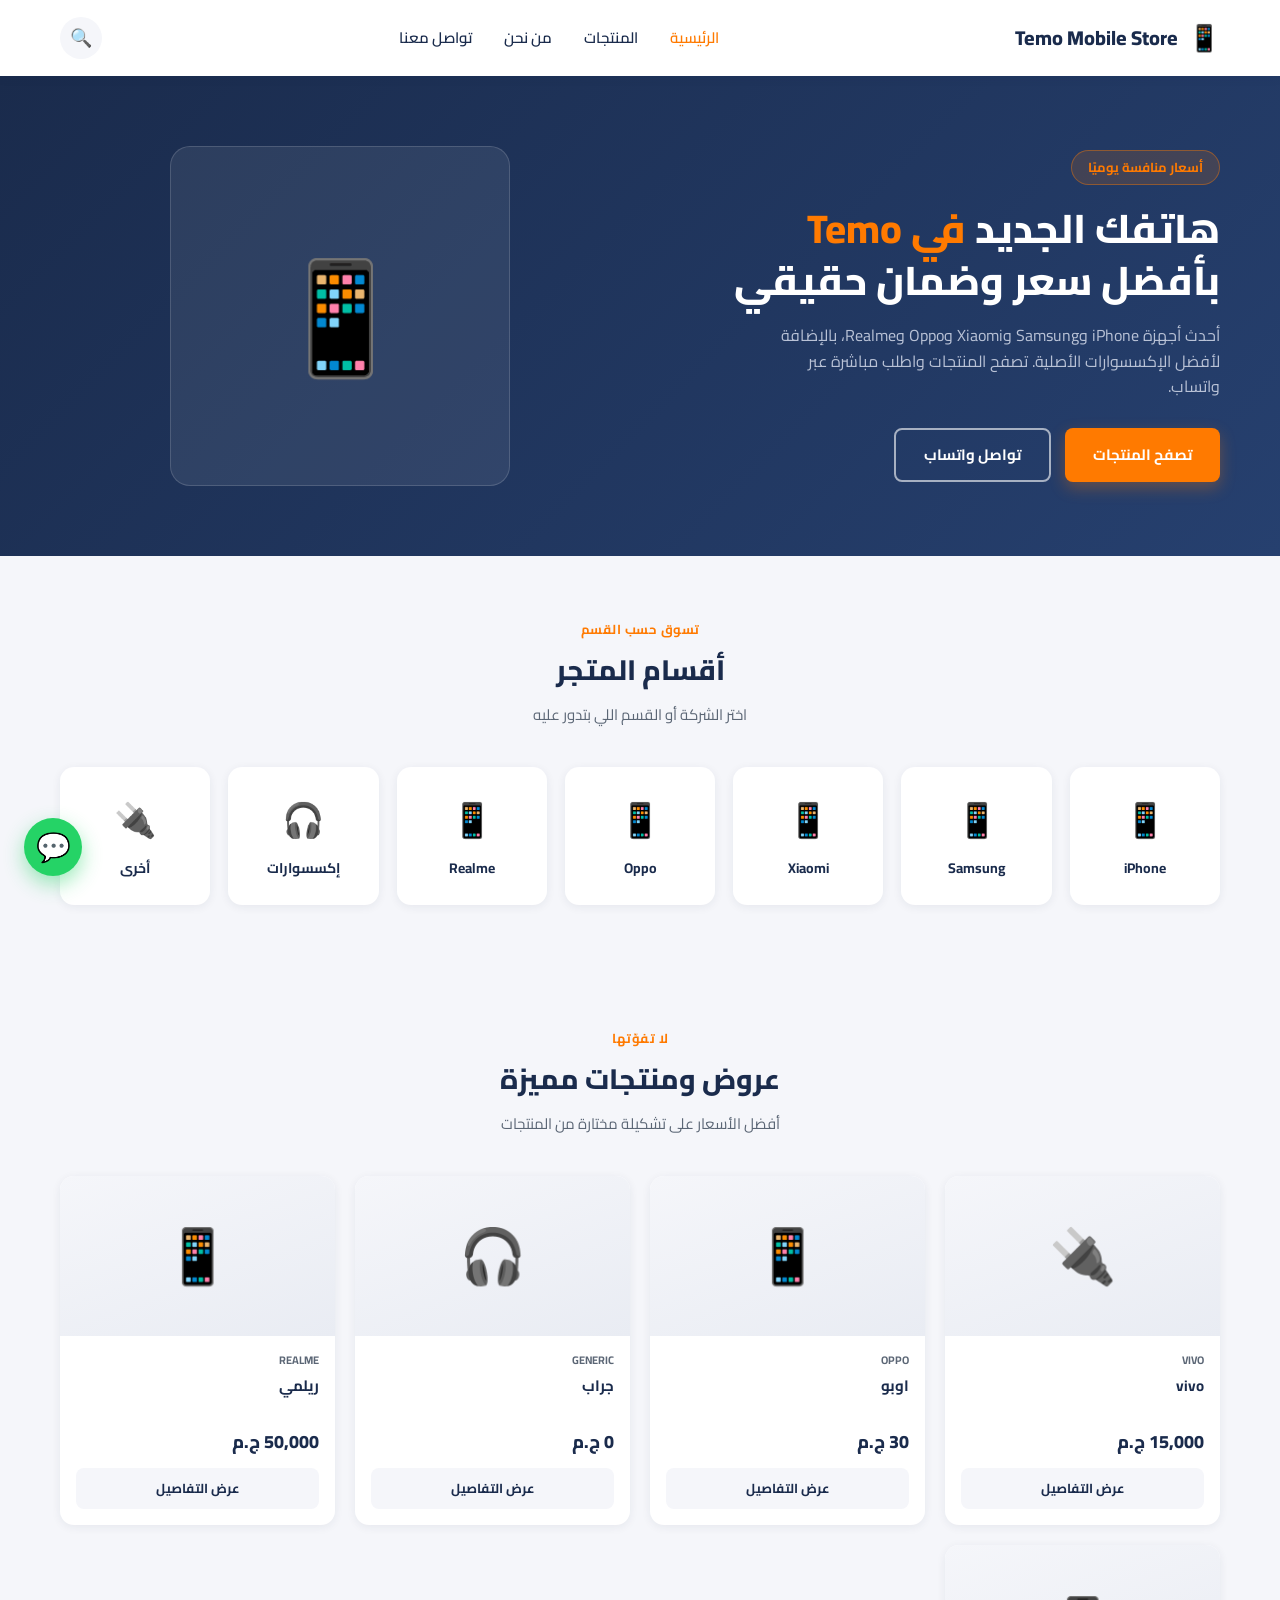
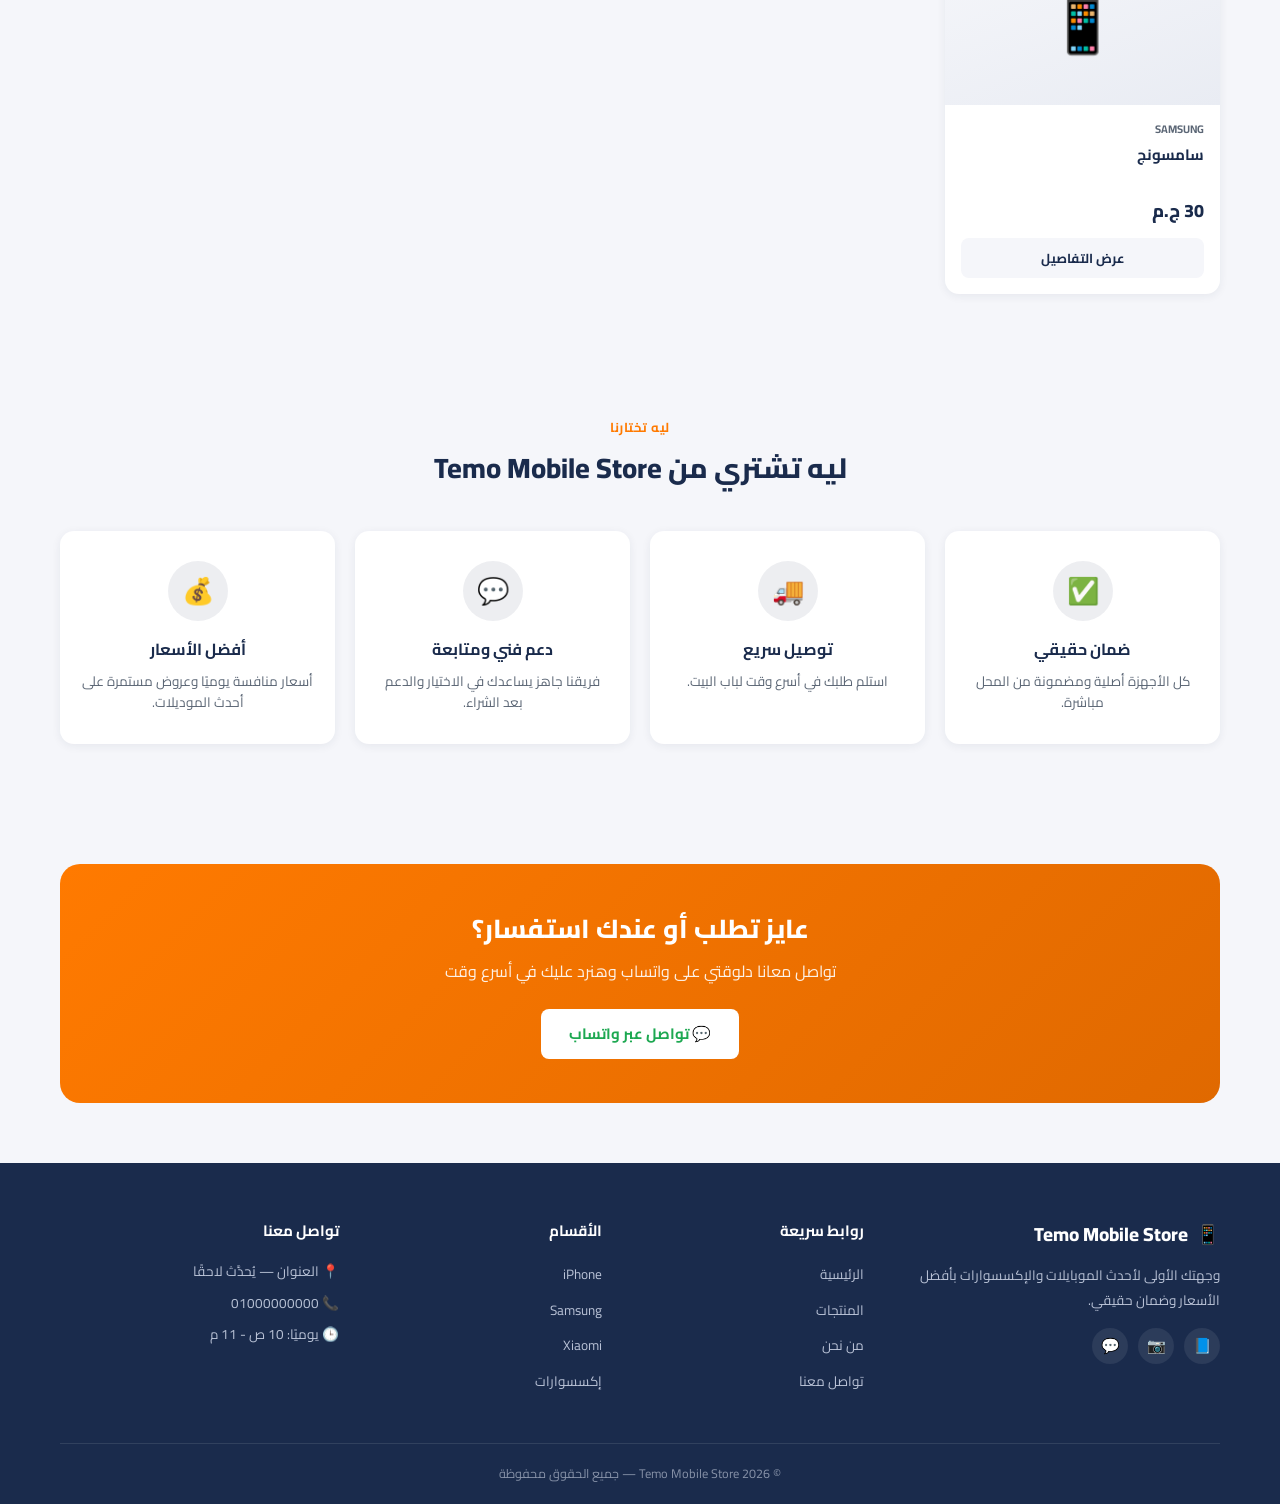
==== index.html @ 78b003b4 "Initial commit: Temo Mobile Store static website Home, products (search/filter/sort), product detail" ====
<!DOCTYPE html>
<html lang="ar" dir="rtl">
<head>
  <meta charset="UTF-8">
  <meta name="viewport" content="width=device-width, initial-scale=1.0">
  <title>Temo Mobile Store | متجر الموبايلات والإكسسوارات</title>
  <meta name="description" content="Temo Mobile Store - أفضل أسعار الموبايلات والإكسسوارات: iPhone, Samsung, Xiaomi, Oppo, Realme وأكثر. تواصل معنا الآن عبر واتساب.">
  <meta property="og:type" content="website">
  <meta property="og:title" content="Temo Mobile Store | متجر الموبايلات والإكسسوارات">
  <meta property="og:description" content="أفضل أسعار الموبايلات والإكسسوارات: iPhone, Samsung, Xiaomi, Oppo, Realme وأكثر.">
  <meta property="og:locale" content="ar_EG">
  <link rel="icon" type="image/svg+xml" href="images/logo/favicon.svg">
  <link rel="stylesheet" href="css/style.css">
</head>
<body>

  <!-- ===================== Header ===================== -->
  <header class="site-header">
    <div class="container navbar">
      <a href="index.html" class="logo">
        <span class="logo-icon">📱</span>
        <span>Temo Mobile Store</span>
      </a>

      <nav class="nav-links" id="navLinks">
        <a href="index.html" class="active">الرئيسية</a>
        <a href="products.html">المنتجات</a>
        <a href="about.html">من نحن</a>
        <a href="contact.html">تواصل معنا</a>
      </nav>

      <div class="nav-actions">
        <a href="products.html" class="icon-btn" title="بحث" aria-label="بحث عن منتج">🔍</a>
        <button class="nav-toggle" id="navToggle" aria-label="فتح القائمة">
          <span></span><span></span><span></span>
        </button>
      </div>
    </div>
  </header>

  <!-- ===================== Hero ===================== -->
  <section class="hero">
    <div class="container">
      <div class="hero-content">
        <span class="hero-badge">أسعار منافسة يوميًا</span>
        <h1 class="hero-title">هاتفك الجديد <span>في Temo</span><br>بأفضل سعر وضمان حقيقي</h1>
        <p class="hero-text">أحدث أجهزة iPhone وSamsung وXiaomi وOppo وRealme، بالإضافة لأفضل الإكسسوارات الأصلية. تصفح المنتجات واطلب مباشرة عبر واتساب.</p>
        <div class="hero-actions">
          <a href="products.html" class="btn btn-primary">تصفح المنتجات</a>
          <a href="https://wa.me/201000000000" target="_blank" rel="noopener" class="btn btn-outline">تواصل واتساب</a>
        </div>
      </div>
      <div class="hero-visual">
        <div class="hero-visual-box">📱</div>
      </div>
    </div>
  </section>

  <!-- ===================== Categories ===================== -->
  <section class="section" id="categories">
    <div class="container">
      <div class="section-header">
        <span class="section-tag">تسوق حسب القسم</span>
        <h2 class="section-title">أقسام المتجر</h2>
        <p class="section-subtitle">اختر الشركة أو القسم اللي بتدور عليه</p>
      </div>

      <div class="categories-grid">
        <a href="products.html?category=iphone" class="category-card">
          <div class="category-icon">📱</div>
          <div class="category-name">iPhone</div>
        </a>
        <a href="products.html?category=samsung" class="category-card">
          <div class="category-icon">📱</div>
          <div class="category-name">Samsung</div>
        </a>
        <a href="products.html?category=xiaomi" class="category-card">
          <div class="category-icon">📱</div>
          <div class="category-name">Xiaomi</div>
        </a>
        <a href="products.html?category=oppo" class="category-card">
          <div class="category-icon">📱</div>
          <div class="category-name">Oppo</div>
        </a>
        <a href="products.html?category=realme" class="category-card">
          <div class="category-icon">📱</div>
          <div class="category-name">Realme</div>
        </a>
        <a href="products.html?category=accessories" class="category-card">
          <div class="category-icon">🎧</div>
          <div class="category-name">إكسسوارات</div>
        </a>
        <a href="products.html?category=other" class="category-card">
          <div class="category-icon">🔌</div>
          <div class="category-name">أخرى</div>
        </a>
      </div>
    </div>
  </section>

  <!-- ===================== Featured Products ===================== -->
  <section class="section" id="featured">
    <div class="container">
      <div class="section-header">
        <span class="section-tag">لا تفوّتها</span>
        <h2 class="section-title">عروض ومنتجات مميزة</h2>
        <p class="section-subtitle">أفضل الأسعار على تشكيلة مختارة من المنتجات</p>
      </div>

      <div class="products-grid" id="featuredGrid">
        <!-- تُملأ تلقائيًا عبر js/main.js من data/products.json -->
      </div>
    </div>
  </section>

  <!-- ===================== Why Choose Us ===================== -->
  <section class="section" id="why-us">
    <div class="container">
      <div class="section-header">
        <span class="section-tag">ليه تختارنا</span>
        <h2 class="section-title">ليه تشتري من Temo Mobile Store</h2>
      </div>

      <div class="why-us-grid">
        <div class="why-us-card">
          <div class="why-us-icon">✅</div>
          <div class="why-us-title">ضمان حقيقي</div>
          <div class="why-us-text">كل الأجهزة أصلية ومضمونة من المحل مباشرة.</div>
        </div>
        <div class="why-us-card">
          <div class="why-us-icon">🚚</div>
          <div class="why-us-title">توصيل سريع</div>
          <div class="why-us-text">استلم طلبك في أسرع وقت لباب البيت.</div>
        </div>
        <div class="why-us-card">
          <div class="why-us-icon">💬</div>
          <div class="why-us-title">دعم فني ومتابعة</div>
          <div class="why-us-text">فريقنا جاهز يساعدك في الاختيار والدعم بعد الشراء.</div>
        </div>
        <div class="why-us-card">
          <div class="why-us-icon">💰</div>
          <div class="why-us-title">أفضل الأسعار</div>
          <div class="why-us-text">أسعار منافسة يوميًا وعروض مستمرة على أحدث الموديلات.</div>
        </div>
      </div>
    </div>
  </section>

  <!-- ===================== CTA Banner ===================== -->
  <section class="section">
    <div class="container">
      <div class="cta-banner">
        <h2>عايز تطلب أو عندك استفسار؟</h2>
        <p>تواصل معانا دلوقتي على واتساب وهنرد عليك في أسرع وقت</p>
        <a href="https://wa.me/201000000000" target="_blank" rel="noopener" class="btn btn-whatsapp">💬 تواصل عبر واتساب</a>
      </div>
    </div>
  </section>

  <!-- ===================== Footer ===================== -->
  <footer class="site-footer">
    <div class="container">
      <div class="footer-grid">
        <div class="footer-col">
          <div class="footer-logo">
            <span>📱</span>
            <span>Temo Mobile Store</span>
          </div>
          <p>وجهتك الأولى لأحدث الموبايلات والإكسسوارات بأفضل الأسعار وضمان حقيقي.</p>
          <div class="footer-social">
            <a href="#" title="فيسبوك">📘</a>
            <a href="#" title="إنستجرام">📷</a>
            <a href="https://wa.me/201000000000" title="واتساب">💬</a>
          </div>
        </div>

        <div class="footer-col">
          <h4>روابط سريعة</h4>
          <ul>
            <li><a href="index.html">الرئيسية</a></li>
            <li><a href="products.html">المنتجات</a></li>
            <li><a href="about.html">من نحن</a></li>
            <li><a href="contact.html">تواصل معنا</a></li>
          </ul>
        </div>

        <div class="footer-col">
          <h4>الأقسام</h4>
          <ul>
            <li><a href="products.html?category=iphone">iPhone</a></li>
            <li><a href="products.html?category=samsung">Samsung</a></li>
            <li><a href="products.html?category=xiaomi">Xiaomi</a></li>
            <li><a href="products.html?category=accessories">إكسسوارات</a></li>
          </ul>
        </div>

        <div class="footer-col">
          <h4>تواصل معنا</h4>
          <ul class="footer-contact">
            <li>📍 العنوان — يُحدَّث لاحقًا</li>
            <li>📞 01000000000</li>
            <li>🕒 يوميًا: 10 ص - 11 م</li>
          </ul>
        </div>
      </div>

      <div class="footer-bottom">
        © <span id="year"></span> Temo Mobile Store — جميع الحقوق محفوظة
      </div>
    </div>
  </footer>

  <!-- ===================== Floating WhatsApp ===================== -->
  <a href="https://wa.me/201000000000" target="_blank" rel="noopener" class="whatsapp-float" aria-label="تواصل عبر واتساب">💬</a>

  <script src="js/main.js"></script>
</body>
</html>
---- css/style.css ----
/* ==========================================================================
   Temo Mobile Store — Stylesheet
   ========================================================================== */

@import url('https://fonts.googleapis.com/css2?family=Cairo:wght@400;600;700;800&display=swap');

/* ---------- Reset ---------- */
* {
  box-sizing: border-box;
  margin: 0;
  padding: 0;
}

html {
  scroll-behavior: smooth;
}

img {
  max-width: 100%;
  display: block;
}

a {
  text-decoration: none;
  color: inherit;
}

ul {
  list-style: none;
}

button {
  font-family: inherit;
  cursor: pointer;
  border: none;
}

/* ---------- Variables ---------- */
:root {
  --color-primary: #1A2B4C;
  --color-primary-light: #26406F;
  --color-accent: #FF7A00;
  --color-accent-dark: #E06900;
  --color-whatsapp: #25D366;
  --color-whatsapp-dark: #1DA851;
  --color-danger: #E74C3C;
  --color-bg: #F5F6FA;
  --color-surface: #FFFFFF;
  --color-text: #1A2B4C;
  --color-text-muted: #5B6675;
  --color-border: #E1E4EA;

  --font-main: 'Cairo', 'Segoe UI', Tahoma, Arial, sans-serif;

  --radius-sm: 8px;
  --radius-md: 14px;
  --radius-lg: 20px;

  --shadow-sm: 0 2px 10px rgba(26, 43, 76, 0.07);
  --shadow-md: 0 8px 20px rgba(26, 43, 76, 0.14);

  --container-width: 1200px;
  --header-height: 76px;
}

/* ---------- Base ---------- */
body {
  font-family: var(--font-main);
  background: var(--color-bg);
  color: var(--color-text);
  line-height: 1.6;
}

.container {
  width: 100%;
  max-width: var(--container-width);
  margin: 0 auto;
  padding: 0 20px;
}

.section {
  padding: 60px 0;
}

.section-header {
  text-align: center;
  max-width: 600px;
  margin: 0 auto 40px;
}

.section-tag {
  display: inline-block;
  color: var(--color-accent);
  font-weight: 700;
  font-size: 13px;
  letter-spacing: 0.5px;
  margin-bottom: 8px;
}

.section-title {
  font-size: 28px;
  font-weight: 800;
  color: var(--color-primary);
  margin-bottom: 10px;
}

.section-subtitle {
  color: var(--color-text-muted);
  font-size: 15px;
}

/* ---------- Buttons ---------- */
.btn {
  display: inline-flex;
  align-items: center;
  gap: 8px;
  padding: 13px 28px;
  border-radius: var(--radius-sm);
  font-weight: 700;
  font-size: 15px;
  transition: transform 0.15s ease, box-shadow 0.15s ease, background 0.15s ease;
}

.btn:hover {
  transform: translateY(-2px);
}

.btn-primary {
  background: var(--color-accent);
  color: #fff;
  box-shadow: 0 6px 16px rgba(255, 122, 0, 0.3);
}

.btn-primary:hover {
  background: var(--color-accent-dark);
}

.btn-outline {
  background: transparent;
  color: #fff;
  border: 2px solid rgba(255, 255, 255, 0.6);
}

.btn-outline:hover {
  background: rgba(255, 255, 255, 0.12);
}

.btn-whatsapp {
  background: var(--color-whatsapp);
  color: #fff;
}

.btn-whatsapp:hover {
  background: var(--color-whatsapp-dark);
}

/* ---------- Header ---------- */
.site-header {
  position: sticky;
  top: 0;
  z-index: 100;
  background: var(--color-surface);
  box-shadow: var(--shadow-sm);
  height: var(--header-height);
}

.navbar {
  height: 100%;
  display: flex;
  align-items: center;
  justify-content: space-between;
  gap: 20px;
}

.logo {
  display: flex;
  align-items: center;
  gap: 10px;
  font-size: 20px;
  font-weight: 800;
  color: var(--color-primary);
  white-space: nowrap;
}

.logo .logo-icon {
  font-size: 26px;
}

.nav-links {
  display: flex;
  align-items: center;
  gap: 32px;
}

.nav-links a {
  font-weight: 600;
  font-size: 15px;
  color: var(--color-text);
  position: relative;
  padding: 6px 0;
}

.nav-links a.active,
.nav-links a:hover {
  color: var(--color-accent);
}

.nav-actions {
  display: flex;
  align-items: center;
  gap: 14px;
}

.icon-btn {
  display: flex;
  align-items: center;
  justify-content: center;
  width: 42px;
  height: 42px;
  border-radius: 50%;
  background: var(--color-bg);
  color: var(--color-primary);
  font-size: 18px;
  transition: background 0.15s ease;
}

.icon-btn:hover {
  background: var(--color-border);
}

.nav-toggle {
  display: none;
  flex-direction: column;
  gap: 5px;
  width: 30px;
  background: transparent;
}

.nav-toggle span {
  display: block;
  height: 3px;
  border-radius: 3px;
  background: var(--color-primary);
}

/* ---------- Hero ---------- */
.hero {
  background: linear-gradient(135deg, var(--color-primary), var(--color-primary-light));
  color: #fff;
  padding: 70px 0;
  overflow: hidden;
}

.hero .container {
  display: flex;
  align-items: center;
  gap: 40px;
}

.hero-content {
  flex: 1;
  min-width: 280px;
}

.hero-badge {
  display: inline-block;
  background: rgba(255, 122, 0, 0.15);
  color: var(--color-accent);
  border: 1px solid rgba(255, 122, 0, 0.4);
  padding: 6px 16px;
  border-radius: 30px;
  font-size: 13px;
  font-weight: 700;
  margin-bottom: 18px;
}

.hero-title {
  font-size: 40px;
  font-weight: 800;
  line-height: 1.3;
  margin-bottom: 16px;
}

.hero-title span {
  color: var(--color-accent);
}

.hero-text {
  color: #B9C2D6;
  font-size: 16px;
  margin-bottom: 28px;
  max-width: 460px;
}

.hero-actions {
  display: flex;
  gap: 14px;
  flex-wrap: wrap;
}

.hero-visual {
  flex: 1;
  min-width: 260px;
  display: flex;
  align-items: center;
  justify-content: center;
}

.hero-visual-box {
  width: 100%;
  max-width: 340px;
  aspect-ratio: 1 / 1;
  border-radius: var(--radius-lg);
  background: rgba(255, 255, 255, 0.08);
  border: 1px solid rgba(255, 255, 255, 0.15);
  display: flex;
  align-items: center;
  justify-content: center;
  font-size: 110px;
}

/* ---------- Categories ---------- */
.categories-grid {
  display: grid;
  grid-template-columns: repeat(auto-fit, minmax(130px, 1fr));
  gap: 18px;
}

.category-card {
  background: var(--color-surface);
  border-radius: var(--radius-md);
  padding: 26px 12px;
  text-align: center;
  box-shadow: var(--shadow-sm);
  transition: transform 0.15s ease, box-shadow 0.15s ease;
}

.category-card:hover {
  transform: translateY(-4px);
  box-shadow: var(--shadow-md);
}

.category-icon {
  font-size: 34px;
  margin-bottom: 10px;
}

.category-name {
  font-weight: 700;
  font-size: 14px;
  color: var(--color-primary);
}

/* ---------- Product Card ---------- */
.products-grid {
  display: grid;
  grid-template-columns: repeat(auto-fill, minmax(220px, 1fr));
  gap: 20px;
}

.product-card {
  position: relative;
  background: var(--color-surface);
  border-radius: var(--radius-md);
  overflow: hidden;
  box-shadow: var(--shadow-sm);
  transition: transform 0.15s ease, box-shadow 0.15s ease;
}

.product-card:hover {
  transform: translateY(-4px);
  box-shadow: var(--shadow-md);
}

.product-thumb {
  height: 160px;
  display: flex;
  align-items: center;
  justify-content: center;
  font-size: 54px;
  background: linear-gradient(160deg, #F5F6FA, #E9ECF3);
  position: relative;
  overflow: hidden;
}

.product-thumb img {
  width: 100%;
  height: 100%;
  object-fit: cover;
}

.product-badge {
  position: absolute;
  top: 12px;
  padding: 4px 12px;
  border-radius: 20px;
  font-size: 11px;
  font-weight: 800;
  z-index: 2;
}

.badge-discount {
  inset-inline-end: 12px;
  background: var(--color-danger);
  color: #fff;
}

.badge-new {
  inset-inline-start: 12px;
  background: var(--color-accent);
  color: #fff;
}

.product-body {
  padding: 16px;
}

.product-brand {
  font-size: 11px;
  font-weight: 700;
  color: var(--color-text-muted);
  text-transform: uppercase;
  margin-bottom: 6px;
}

.product-name {
  font-size: 15px;
  font-weight: 700;
  min-height: 42px;
  line-height: 1.35;
  margin-bottom: 10px;
  color: var(--color-primary);
}

.price-row {
  display: flex;
  align-items: baseline;
  gap: 8px;
  flex-wrap: wrap;
  margin-bottom: 12px;
}

.price {
  font-size: 18px;
  font-weight: 800;
  color: var(--color-primary);
}

.price-original {
  font-size: 13px;
  color: var(--color-text-muted);
  text-decoration: line-through;
}

.product-cta {
  display: block;
  width: 100%;
  text-align: center;
  padding: 10px;
  border-radius: var(--radius-sm);
  background: var(--color-bg);
  color: var(--color-primary);
  font-weight: 700;
  font-size: 13px;
  transition: background 0.15s ease, color 0.15s ease;
}

.product-cta:hover {
  background: var(--color-primary);
  color: #fff;
}

/* ---------- Why Us ---------- */
.why-us-grid {
  display: grid;
  grid-template-columns: repeat(auto-fit, minmax(220px, 1fr));
  gap: 20px;
}

.why-us-card {
  background: var(--color-surface);
  border-radius: var(--radius-md);
  padding: 30px 22px;
  text-align: center;
  box-shadow: var(--shadow-sm);
}

.why-us-icon {
  width: 60px;
  height: 60px;
  margin: 0 auto 16px;
  border-radius: 50%;
  background: rgba(26, 43, 76, 0.08);
  display: flex;
  align-items: center;
  justify-content: center;
  font-size: 26px;
  color: var(--color-primary);
}

.why-us-title {
  font-weight: 700;
  font-size: 16px;
  margin-bottom: 8px;
  color: var(--color-primary);
}

.why-us-text {
  font-size: 13.5px;
  color: var(--color-text-muted);
}

/* ---------- CTA Banner ---------- */
.cta-banner {
  background: linear-gradient(135deg, var(--color-accent), var(--color-accent-dark));
  border-radius: var(--radius-lg);
  padding: 44px 30px;
  text-align: center;
  color: #fff;
}

.cta-banner h2 {
  font-size: 26px;
  font-weight: 800;
  margin-bottom: 10px;
}

.cta-banner p {
  color: rgba(255, 255, 255, 0.9);
  margin-bottom: 24px;
}

.cta-banner .btn-whatsapp {
  background: #fff;
  color: var(--color-whatsapp-dark);
}

.cta-banner .btn-whatsapp:hover {
  background: #F0F0F0;
}

/* ---------- Footer ---------- */
.site-footer {
  background: var(--color-primary);
  color: #B9C2D6;
  padding: 56px 0 0;
}

.footer-grid {
  display: grid;
  grid-template-columns: 1.4fr 1fr 1fr 1.2fr;
  gap: 30px;
  padding-bottom: 40px;
  border-bottom: 1px solid rgba(255, 255, 255, 0.1);
}

.footer-col h4 {
  color: #fff;
  font-size: 15px;
  margin-bottom: 18px;
}

.footer-col p {
  font-size: 13.5px;
  line-height: 1.8;
}

.footer-col ul li {
  margin-bottom: 10px;
}

.footer-col ul li a {
  font-size: 13.5px;
  transition: color 0.15s ease;
}

.footer-col ul li a:hover {
  color: var(--color-accent);
}

.footer-logo {
  display: flex;
  align-items: center;
  gap: 8px;
  font-size: 19px;
  font-weight: 800;
  color: #fff;
  margin-bottom: 14px;
}

.footer-social {
  display: flex;
  gap: 10px;
  margin-top: 16px;
}

.footer-social a {
  width: 36px;
  height: 36px;
  border-radius: 50%;
  background: rgba(255, 255, 255, 0.08);
  display: flex;
  align-items: center;
  justify-content: center;
  font-size: 15px;
  transition: background 0.15s ease;
}

.footer-social a:hover {
  background: var(--color-accent);
}

.footer-contact li {
  display: flex;
  align-items: center;
  gap: 8px;
  font-size: 13.5px;
}

.footer-bottom {
  text-align: center;
  font-size: 12.5px;
  padding: 20px 0;
  color: #8792A8;
}

/* ---------- Floating WhatsApp Button ---------- */
.whatsapp-float {
  position: fixed;
  bottom: 24px;
  inset-inline-end: 24px;
  width: 58px;
  height: 58px;
  border-radius: 50%;
  background: var(--color-whatsapp);
  color: #fff;
  display: flex;
  align-items: center;
  justify-content: center;
  font-size: 28px;
  box-shadow: 0 8px 20px rgba(37, 211, 102, 0.45);
  z-index: 200;
  transition: transform 0.15s ease;
}

.whatsapp-float:hover {
  transform: scale(1.08);
}

/* ---------- Responsive ---------- */
@media (max-width: 960px) {
  .footer-grid {
    grid-template-columns: 1fr 1fr;
  }
}

@media (max-width: 860px) {
  .nav-links {
    position: fixed;
    top: var(--header-height);
    inset-inline: 0;
    background: var(--color-surface);
    flex-direction: column;
    align-items: stretch;
    gap: 0;
    padding: 10px 20px 20px;
    box-shadow: var(--shadow-sm);
    transform: translateY(-140%);
    transition: transform 0.25s ease;
  }

  .nav-links.open {
    transform: translateY(0);
  }

  .nav-links a {
    padding: 14px 0;
    border-bottom: 1px solid var(--color-border);
  }

  .nav-toggle {
    display: flex;
  }

  .hero-title {
    font-size: 30px;
  }
}

@media (max-width: 560px) {
  .footer-grid {
    grid-template-columns: 1fr;
  }

  .hero .container {
    flex-direction: column;
    text-align: center;
  }

  .hero-actions {
    justify-content: center;
  }

  .hero-text {
    margin-inline: auto;
  }
}

/* ==========================================================================
   Page Banner + Breadcrumb (Products / Product Details / About / Contact)
   ========================================================================== */
.page-banner {
  background: linear-gradient(135deg, var(--color-primary), var(--color-primary-light));
  color: #fff;
  padding: 40px 0;
}

.page-banner h1 {
  font-size: 26px;
  font-weight: 800;
  margin-bottom: 8px;
}

.breadcrumb {
  display: flex;
  align-items: center;
  gap: 8px;
  font-size: 13px;
  color: #B9C2D6;
}

.breadcrumb a:hover {
  color: #fff;
}

.breadcrumb .current {
  color: var(--color-accent);
}

.breadcrumb-bar {
  background: var(--color-surface);
  border-bottom: 1px solid var(--color-border);
  padding: 16px 0;
}

.breadcrumb-bar .breadcrumb {
  color: var(--color-text-muted);
}

.breadcrumb-bar .breadcrumb a:hover {
  color: var(--color-accent);
}

.breadcrumb-bar .breadcrumb .current {
  color: var(--color-primary);
  font-weight: 700;
}

/* ==========================================================================
   Products Page — Layout, Filters, Toolbar
   ========================================================================== */
.products-layout {
  display: grid;
  grid-template-columns: 260px 1fr;
  gap: 30px;
  align-items: start;
}

.filters-sidebar {
  background: var(--color-surface);
  border-radius: var(--radius-md);
  padding: 20px;
  box-shadow: var(--shadow-sm);
  position: sticky;
  top: calc(var(--header-height) + 16px);
}

.filters-header {
  display: none;
  justify-content: space-between;
  align-items: center;
  font-weight: 700;
  margin-bottom: 16px;
}

.filters-close {
  background: transparent;
  font-size: 18px;
  color: var(--color-text-muted);
}

.filter-group {
  margin-bottom: 24px;
}

.filter-group h4 {
  font-size: 14px;
  color: var(--color-primary);
  margin-bottom: 12px;
}

.filter-option {
  display: flex;
  align-items: center;
  gap: 8px;
  font-size: 13.5px;
  color: var(--color-text-muted);
  padding: 6px 0;
  cursor: pointer;
}

.filter-option input {
  width: 16px;
  height: 16px;
  accent-color: var(--color-accent);
}

.price-inputs {
  display: flex;
  align-items: center;
  gap: 8px;
}

.price-inputs input {
  width: 100%;
  padding: 8px 10px;
  border: 1px solid var(--color-border);
  border-radius: var(--radius-sm);
  font-family: inherit;
  font-size: 13px;
}

.btn-reset {
  width: 100%;
  padding: 10px;
  border-radius: var(--radius-sm);
  background: var(--color-bg);
  color: var(--color-primary);
  font-weight: 700;
  font-size: 13px;
}

.btn-reset:hover {
  background: var(--color-border);
}

.products-toolbar {
  display: flex;
  align-items: center;
  gap: 12px;
  margin-bottom: 18px;
  flex-wrap: wrap;
}

.filters-toggle-btn {
  display: none;
  align-items: center;
  gap: 6px;
  background: var(--color-surface);
  border: 1px solid var(--color-border);
  padding: 10px 16px;
  border-radius: var(--radius-sm);
  font-weight: 700;
  font-size: 13.5px;
  color: var(--color-primary);
}

.search-input,
.sort-select {
  padding: 11px 16px;
  border-radius: var(--radius-sm);
  border: 1px solid var(--color-border);
  background: var(--color-surface);
  font-family: inherit;
  font-size: 13.5px;
  color: var(--color-text);
}

.search-input {
  flex: 1;
  min-width: 180px;
}

.products-count {
  font-size: 13px;
  color: var(--color-text-muted);
  margin-bottom: 16px;
}

.empty-state {
  text-align: center;
  padding: 70px 20px;
  color: var(--color-text-muted);
  background: var(--color-surface);
  border-radius: var(--radius-md);
}

.filters-overlay {
  display: none;
  position: fixed;
  inset: 0;
  background: rgba(26, 43, 76, 0.4);
  z-index: 150;
}

.filters-overlay.open {
  display: block;
}

@media (max-width: 900px) {
  .products-layout {
    grid-template-columns: 1fr;
  }

  .filters-sidebar {
    position: fixed;
    top: 0;
    bottom: 0;
    inset-inline-start: 0;
    width: 280px;
    max-width: 85vw;
    border-radius: 0;
    overflow-y: auto;
    z-index: 200;
    transform: translateX(-110%);
    transition: transform 0.25s ease;
  }

  html[dir="rtl"] .filters-sidebar {
    transform: translateX(110%);
  }

  .filters-sidebar.open {
    transform: translateX(0);
  }

  .filters-header {
    display: flex;
  }

  .filters-toggle-btn {
    display: inline-flex;
  }
}

/* ==========================================================================
   Product Details Page
   ========================================================================== */
.product-details-layout {
  display: grid;
  grid-template-columns: 1fr 1fr;
  gap: 40px;
  align-items: start;
}

.gallery-main {
  background: linear-gradient(160deg, #F5F6FA, #E9ECF3);
  border-radius: var(--radius-lg);
  aspect-ratio: 1 / 1;
  display: flex;
  align-items: center;
  justify-content: center;
  font-size: 120px;
  box-shadow: var(--shadow-sm);
}

.gallery-note {
  text-align: center;
  font-size: 12.5px;
  color: var(--color-text-muted);
  margin-top: 10px;
}

.details-brand {
  font-size: 12px;
  font-weight: 700;
  color: var(--color-accent);
  text-transform: uppercase;
  margin-bottom: 10px;
}

.details-title {
  font-size: 26px;
  font-weight: 800;
  color: var(--color-primary);
  margin-bottom: 14px;
}

.details-price-row {
  display: flex;
  align-items: baseline;
  gap: 12px;
  margin-bottom: 16px;
}

.details-price {
  font-size: 28px;
  font-weight: 800;
  color: var(--color-primary);
}

.details-price-original {
  font-size: 16px;
  color: var(--color-text-muted);
  text-decoration: line-through;
}

.details-stock {
  display: inline-block;
  padding: 5px 14px;
  border-radius: 20px;
  font-size: 12.5px;
  font-weight: 700;
  margin-bottom: 20px;
}

.details-stock.in-stock {
  background: #E6F7EE;
  color: #1E9E5C;
}

.details-stock.out-of-stock {
  background: #FBEAEA;
  color: var(--color-danger);
}

.details-meta {
  display: flex;
  gap: 24px;
  margin-bottom: 20px;
  flex-wrap: wrap;
}

.details-meta-item {
  font-size: 13px;
  color: var(--color-text-muted);
}

.details-meta-item strong {
  display: block;
  color: var(--color-primary);
  font-size: 13.5px;
}

.details-description {
  font-size: 14.5px;
  color: var(--color-text-muted);
  line-height: 1.9;
  margin-bottom: 26px;
}

.details-actions {
  display: flex;
  gap: 12px;
  flex-wrap: wrap;
}

.related-section {
  margin-top: 60px;
}

/* ==========================================================================
   About Page
   ========================================================================== */
.about-layout {
  display: grid;
  grid-template-columns: 1fr 1fr;
  gap: 40px;
  align-items: center;
}

.about-visual-box {
  background: linear-gradient(160deg, var(--color-primary), var(--color-primary-light));
  border-radius: var(--radius-lg);
  aspect-ratio: 4 / 3;
  display: flex;
  align-items: center;
  justify-content: center;
  font-size: 90px;
}

.about-text h2 {
  font-size: 26px;
  font-weight: 800;
  color: var(--color-primary);
  margin-bottom: 16px;
}

.about-text p {
  color: var(--color-text-muted);
  margin-bottom: 14px;
  font-size: 15px;
  line-height: 1.9;
}

.stats-grid {
  display: grid;
  grid-template-columns: repeat(auto-fit, minmax(140px, 1fr));
  gap: 20px;
  text-align: center;
}

.stat-card {
  background: var(--color-surface);
  border-radius: var(--radius-md);
  padding: 26px 14px;
  box-shadow: var(--shadow-sm);
}

.stat-number {
  font-size: 30px;
  font-weight: 800;
  color: var(--color-accent);
  margin-bottom: 6px;
}

.stat-label {
  font-size: 13px;
  color: var(--color-text-muted);
}

/* ==========================================================================
   Contact Page
   ========================================================================== */
.contact-layout {
  display: grid;
  grid-template-columns: 1fr 1fr;
  gap: 40px;
  align-items: start;
}

.contact-info-list {
  display: flex;
  flex-direction: column;
  gap: 16px;
  margin-bottom: 30px;
}

.contact-info-card {
  display: flex;
  align-items: center;
  gap: 16px;
  background: var(--color-surface);
  border-radius: var(--radius-md);
  padding: 18px;
  box-shadow: var(--shadow-sm);
}

.contact-info-icon {
  width: 48px;
  height: 48px;
  border-radius: 50%;
  background: rgba(26, 43, 76, 0.08);
  display: flex;
  align-items: center;
  justify-content: center;
  font-size: 20px;
  flex-shrink: 0;
}

.contact-info-title {
  font-weight: 700;
  font-size: 14px;
  color: var(--color-primary);
  margin-bottom: 2px;
}

.contact-info-text {
  font-size: 13.5px;
  color: var(--color-text-muted);
}

.map-placeholder {
  background: var(--color-surface);
  border: 2px dashed var(--color-border);
  border-radius: var(--radius-md);
  padding: 50px 20px;
  text-align: center;
  color: var(--color-text-muted);
  font-size: 13.5px;
}

.map-placeholder .map-icon {
  font-size: 36px;
  margin-bottom: 10px;
}

.contact-form {
  background: var(--color-surface);
  border-radius: var(--radius-md);
  padding: 26px;
  box-shadow: var(--shadow-sm);
}

.form-group {
  margin-bottom: 18px;
}

.form-group label {
  display: block;
  font-size: 13.5px;
  font-weight: 700;
  color: var(--color-primary);
  margin-bottom: 8px;
}

.form-group input,
.form-group textarea {
  width: 100%;
  padding: 12px 14px;
  border: 1px solid var(--color-border);
  border-radius: var(--radius-sm);
  font-family: inherit;
  font-size: 14px;
  resize: vertical;
}

.form-group input:focus,
.form-group textarea:focus {
  outline: none;
  border-color: var(--color-accent);
}

@media (max-width: 860px) {
  .product-details-layout,
  .about-layout,
  .contact-layout {
    grid-template-columns: 1fr;
  }
}
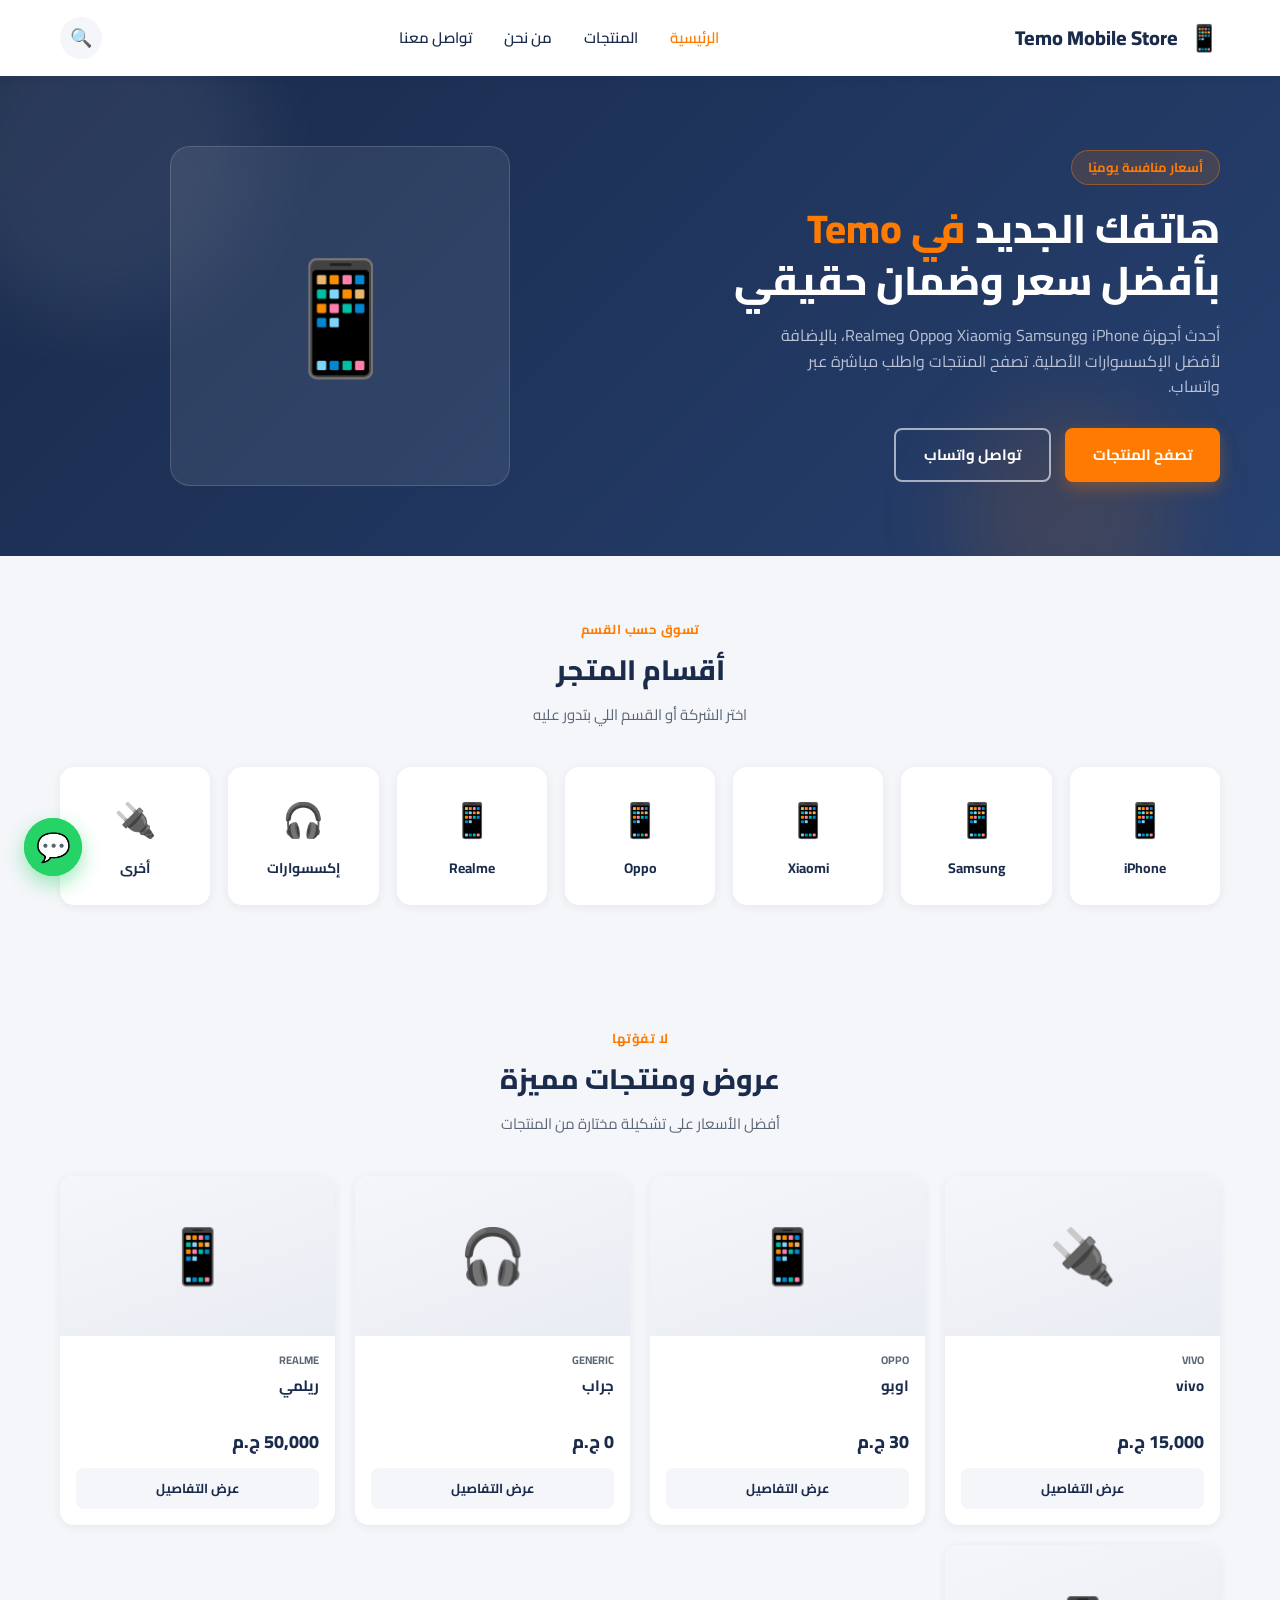
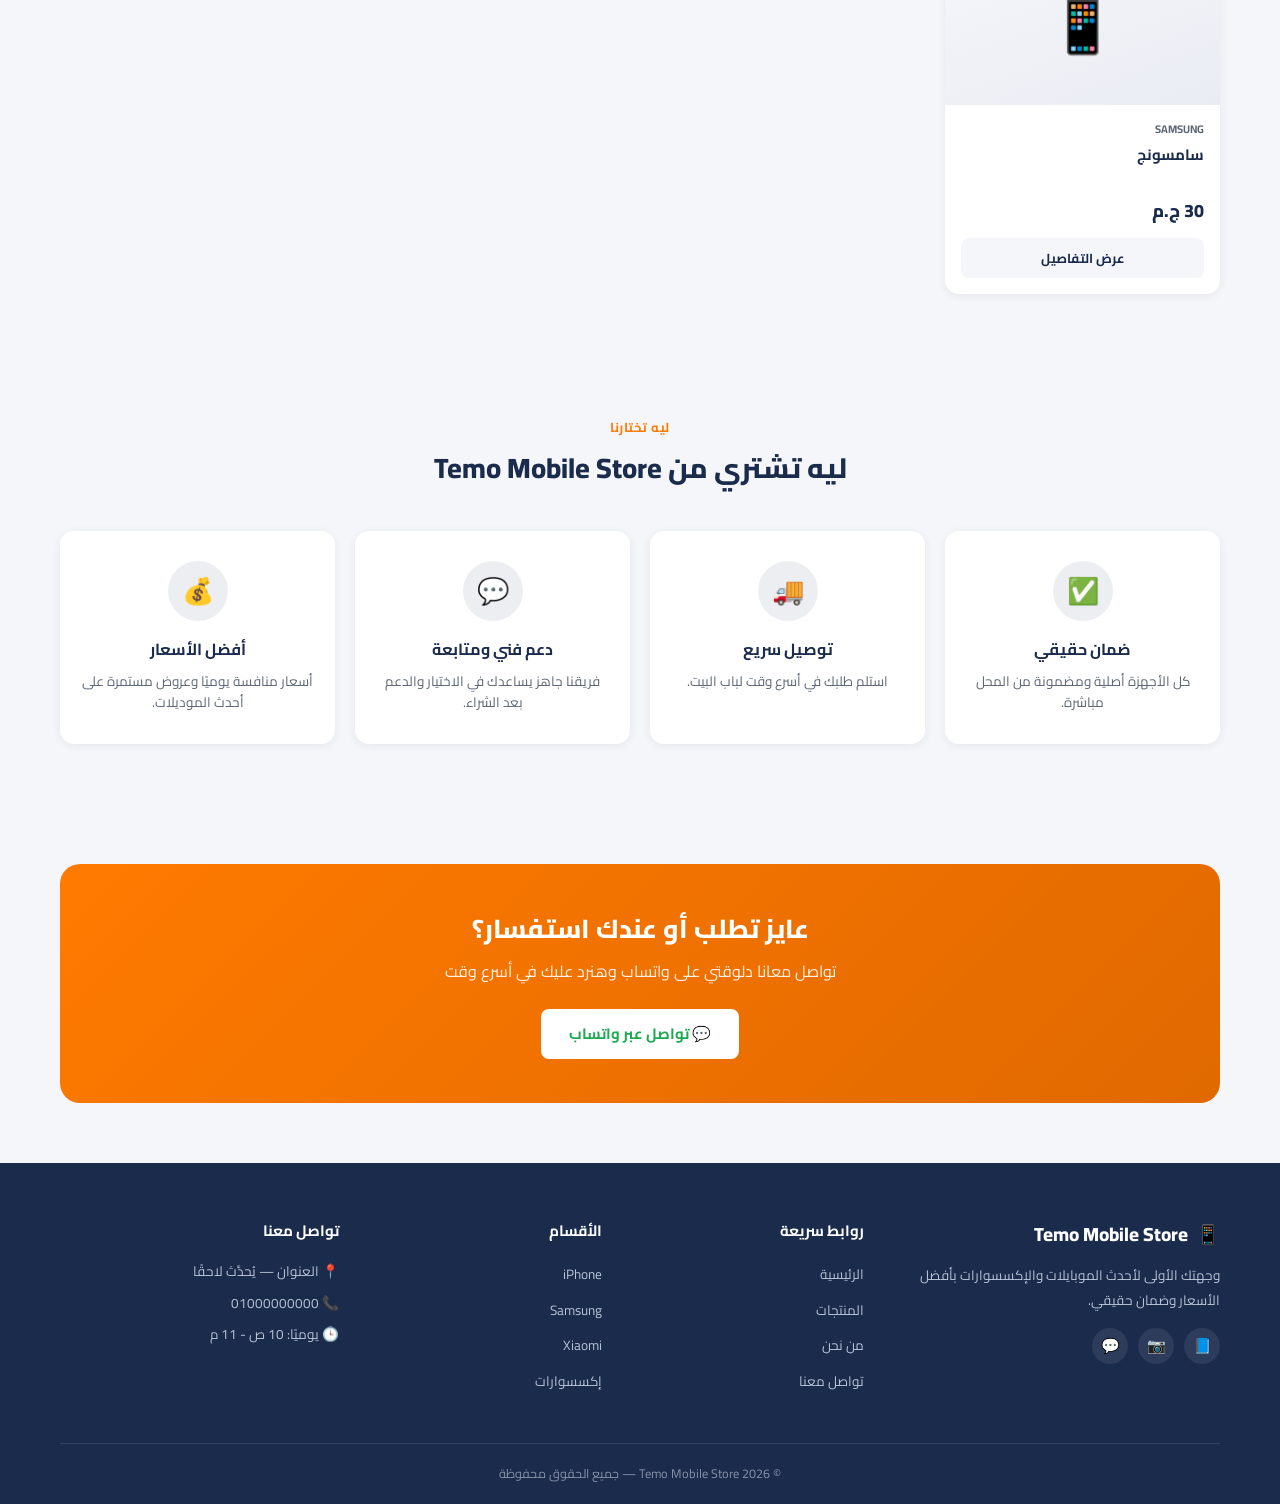
==== commit b3826276: "Add scroll reveals, hover polish, hero entrance, and page transitions Unified timing/easing across e" ====
--- a/index.html
+++ b/index.html
@@ -40,6 +40,8 @@
 
   <!-- ===================== Hero ===================== -->
   <section class="hero">
+    <div class="hero-blob hero-blob-1" aria-hidden="true"></div>
+    <div class="hero-blob hero-blob-2" aria-hidden="true"></div>
     <div class="container">
       <div class="hero-content">
         <span class="hero-badge">أسعار منافسة يوميًا</span>
@@ -59,38 +61,38 @@
   <!-- ===================== Categories ===================== -->
   <section class="section" id="categories">
     <div class="container">
-      <div class="section-header">
+      <div class="section-header reveal">
         <span class="section-tag">تسوق حسب القسم</span>
         <h2 class="section-title">أقسام المتجر</h2>
         <p class="section-subtitle">اختر الشركة أو القسم اللي بتدور عليه</p>
       </div>
 
       <div class="categories-grid">
-        <a href="products.html?category=iphone" class="category-card">
+        <a href="products.html?category=iphone" class="category-card reveal">
           <div class="category-icon">📱</div>
           <div class="category-name">iPhone</div>
         </a>
-        <a href="products.html?category=samsung" class="category-card">
+        <a href="products.html?category=samsung" class="category-card reveal">
           <div class="category-icon">📱</div>
           <div class="category-name">Samsung</div>
         </a>
-        <a href="products.html?category=xiaomi" class="category-card">
+        <a href="products.html?category=xiaomi" class="category-card reveal">
           <div class="category-icon">📱</div>
           <div class="category-name">Xiaomi</div>
         </a>
-        <a href="products.html?category=oppo" class="category-card">
+        <a href="products.html?category=oppo" class="category-card reveal">
           <div class="category-icon">📱</div>
           <div class="category-name">Oppo</div>
         </a>
-        <a href="products.html?category=realme" class="category-card">
+        <a href="products.html?category=realme" class="category-card reveal">
           <div class="category-icon">📱</div>
           <div class="category-name">Realme</div>
         </a>
-        <a href="products.html?category=accessories" class="category-card">
+        <a href="products.html?category=accessories" class="category-card reveal">
           <div class="category-icon">🎧</div>
           <div class="category-name">إكسسوارات</div>
         </a>
-        <a href="products.html?category=other" class="category-card">
+        <a href="products.html?category=other" class="category-card reveal">
           <div class="category-icon">🔌</div>
           <div class="category-name">أخرى</div>
         </a>
@@ -101,7 +103,7 @@
   <!-- ===================== Featured Products ===================== -->
   <section class="section" id="featured">
     <div class="container">
-      <div class="section-header">
+      <div class="section-header reveal">
         <span class="section-tag">لا تفوّتها</span>
         <h2 class="section-title">عروض ومنتجات مميزة</h2>
         <p class="section-subtitle">أفضل الأسعار على تشكيلة مختارة من المنتجات</p>
@@ -116,28 +118,28 @@
   <!-- ===================== Why Choose Us ===================== -->
   <section class="section" id="why-us">
     <div class="container">
-      <div class="section-header">
+      <div class="section-header reveal">
         <span class="section-tag">ليه تختارنا</span>
         <h2 class="section-title">ليه تشتري من Temo Mobile Store</h2>
       </div>
 
       <div class="why-us-grid">
-        <div class="why-us-card">
+        <div class="why-us-card reveal">
           <div class="why-us-icon">✅</div>
           <div class="why-us-title">ضمان حقيقي</div>
           <div class="why-us-text">كل الأجهزة أصلية ومضمونة من المحل مباشرة.</div>
         </div>
-        <div class="why-us-card">
+        <div class="why-us-card reveal">
           <div class="why-us-icon">🚚</div>
           <div class="why-us-title">توصيل سريع</div>
           <div class="why-us-text">استلم طلبك في أسرع وقت لباب البيت.</div>
         </div>
-        <div class="why-us-card">
+        <div class="why-us-card reveal">
           <div class="why-us-icon">💬</div>
           <div class="why-us-title">دعم فني ومتابعة</div>
           <div class="why-us-text">فريقنا جاهز يساعدك في الاختيار والدعم بعد الشراء.</div>
         </div>
-        <div class="why-us-card">
+        <div class="why-us-card reveal">
           <div class="why-us-icon">💰</div>
           <div class="why-us-title">أفضل الأسعار</div>
           <div class="why-us-text">أسعار منافسة يوميًا وعروض مستمرة على أحدث الموديلات.</div>
@@ -149,7 +151,7 @@
   <!-- ===================== CTA Banner ===================== -->
   <section class="section">
     <div class="container">
-      <div class="cta-banner">
+      <div class="cta-banner reveal">
         <h2>عايز تطلب أو عندك استفسار؟</h2>
         <p>تواصل معانا دلوقتي على واتساب وهنرد عليك في أسرع وقت</p>
         <a href="https://wa.me/201000000000" target="_blank" rel="noopener" class="btn btn-whatsapp">💬 تواصل عبر واتساب</a>
--- a/css/style.css
+++ b/css/style.css
@@ -61,6 +61,11 @@
 
   --container-width: 1200px;
   --header-height: 76px;
+
+  --ease: cubic-bezier(0.22, 1, 0.36, 1);
+  --duration-fast: 0.2s;
+  --duration-base: 0.35s;
+  --duration-slow: 0.6s;
 }
 
 /* ---------- Base ---------- */
@@ -118,11 +123,15 @@
   border-radius: var(--radius-sm);
   font-weight: 700;
   font-size: 15px;
-  transition: transform 0.15s ease, box-shadow 0.15s ease, background 0.15s ease;
+  transition: transform var(--duration-base) var(--ease), box-shadow var(--duration-base) var(--ease), background var(--duration-base) var(--ease);
 }
 
 .btn:hover {
-  transform: translateY(-2px);
+  transform: translateY(-2px) scale(1.03);
+}
+
+.btn:active {
+  transform: translateY(-1px) scale(1.01);
 }
 
 .btn-primary {
@@ -198,6 +207,7 @@
   color: var(--color-text);
   position: relative;
   padding: 6px 0;
+  transition: color var(--duration-base) var(--ease);
 }
 
 .nav-links a.active,
@@ -221,11 +231,12 @@
   background: var(--color-bg);
   color: var(--color-primary);
   font-size: 18px;
-  transition: background 0.15s ease;
+  transition: background var(--duration-base) var(--ease), transform var(--duration-base) var(--ease);
 }
 
 .icon-btn:hover {
   background: var(--color-border);
+  transform: scale(1.08);
 }
 
 .nav-toggle {
@@ -249,12 +260,46 @@
   color: #fff;
   padding: 70px 0;
   overflow: hidden;
+  position: relative;
+}
+
+.hero-blob {
+  position: absolute;
+  border-radius: 50%;
+  background: rgba(255, 255, 255, 0.07);
+  filter: blur(40px);
+  pointer-events: none;
+  z-index: 0;
+}
+
+.hero-blob-1 {
+  width: 320px;
+  height: 320px;
+  top: -80px;
+  inset-inline-end: -60px;
+  animation: heroBlobFloat 11s ease-in-out infinite;
+}
+
+.hero-blob-2 {
+  width: 220px;
+  height: 220px;
+  bottom: -70px;
+  inset-inline-start: 8%;
+  background: rgba(255, 122, 0, 0.12);
+  animation: heroBlobFloat 9s ease-in-out infinite reverse;
+}
+
+@keyframes heroBlobFloat {
+  0%, 100% { transform: translate(0, 0) scale(1); }
+  50% { transform: translate(18px, -22px) scale(1.06); }
 }
 
 .hero .container {
   display: flex;
   align-items: center;
   gap: 40px;
+  position: relative;
+  z-index: 1;
 }
 
 .hero-content {
@@ -272,6 +317,7 @@
   font-size: 13px;
   font-weight: 700;
   margin-bottom: 18px;
+  animation: heroFadeUp 0.7s var(--ease) both;
 }
 
 .hero-title {
@@ -279,6 +325,7 @@
   font-weight: 800;
   line-height: 1.3;
   margin-bottom: 16px;
+  animation: heroFadeUp 0.7s var(--ease) 0.12s both;
 }
 
 .hero-title span {
@@ -290,12 +337,14 @@
   font-size: 16px;
   margin-bottom: 28px;
   max-width: 460px;
+  animation: heroFadeUp 0.7s var(--ease) 0.24s both;
 }
 
 .hero-actions {
   display: flex;
   gap: 14px;
   flex-wrap: wrap;
+  animation: heroFadeUp 0.7s var(--ease) 0.36s both;
 }
 
 .hero-visual {
@@ -317,6 +366,17 @@
   align-items: center;
   justify-content: center;
   font-size: 110px;
+  animation: heroScaleIn 0.8s var(--ease) 0.3s both;
+}
+
+@keyframes heroFadeUp {
+  from { opacity: 0; transform: translateY(24px); }
+  to { opacity: 1; transform: translateY(0); }
+}
+
+@keyframes heroScaleIn {
+  from { opacity: 0; transform: scale(0.88); }
+  to { opacity: 1; transform: scale(1); }
 }
 
 /* ---------- Categories ---------- */
@@ -332,12 +392,20 @@
   padding: 26px 12px;
   text-align: center;
   box-shadow: var(--shadow-sm);
-  transition: transform 0.15s ease, box-shadow 0.15s ease;
+  transition: transform var(--duration-base) var(--ease), box-shadow var(--duration-base) var(--ease);
 }
 
 .category-card:hover {
-  transform: translateY(-4px);
+  transform: translateY(-6px);
   box-shadow: var(--shadow-md);
+}
+
+.category-card:hover .category-icon {
+  transform: scale(1.12);
+}
+
+.category-icon {
+  transition: transform var(--duration-base) var(--ease);
 }
 
 .category-icon {
@@ -364,11 +432,11 @@
   border-radius: var(--radius-md);
   overflow: hidden;
   box-shadow: var(--shadow-sm);
-  transition: transform 0.15s ease, box-shadow 0.15s ease;
+  transition: transform var(--duration-base) var(--ease), box-shadow var(--duration-base) var(--ease);
 }
 
 .product-card:hover {
-  transform: translateY(-4px);
+  transform: translateY(-6px);
   box-shadow: var(--shadow-md);
 }
 
@@ -387,6 +455,11 @@
   width: 100%;
   height: 100%;
   object-fit: cover;
+  transition: transform var(--duration-slow) var(--ease);
+}
+
+.product-card:hover .product-thumb img {
+  transform: scale(1.05);
 }
 
 .product-badge {
@@ -462,7 +535,7 @@
   color: var(--color-primary);
   font-weight: 700;
   font-size: 13px;
-  transition: background 0.15s ease, color 0.15s ease;
+  transition: background var(--duration-base) var(--ease), color var(--duration-base) var(--ease);
 }
 
 .product-cta:hover {
@@ -483,6 +556,12 @@
   padding: 30px 22px;
   text-align: center;
   box-shadow: var(--shadow-sm);
+  transition: transform var(--duration-base) var(--ease), box-shadow var(--duration-base) var(--ease);
+}
+
+.why-us-card:hover {
+  transform: translateY(-6px);
+  box-shadow: var(--shadow-md);
 }
 
 .why-us-icon {
@@ -496,6 +575,11 @@
   justify-content: center;
   font-size: 26px;
   color: var(--color-primary);
+  transition: transform var(--duration-base) var(--ease);
+}
+
+.why-us-card:hover .why-us-icon {
+  transform: scale(1.12);
 }
 
 .why-us-title {
@@ -571,7 +655,7 @@
 
 .footer-col ul li a {
   font-size: 13.5px;
-  transition: color 0.15s ease;
+  transition: color var(--duration-base) var(--ease);
 }
 
 .footer-col ul li a:hover {
@@ -603,11 +687,12 @@
   align-items: center;
   justify-content: center;
   font-size: 15px;
-  transition: background 0.15s ease;
+  transition: background var(--duration-base) var(--ease), transform var(--duration-base) var(--ease);
 }
 
 .footer-social a:hover {
   background: var(--color-accent);
+  transform: translateY(-3px);
 }
 
 .footer-contact li {
@@ -640,11 +725,70 @@
   font-size: 28px;
   box-shadow: 0 8px 20px rgba(37, 211, 102, 0.45);
   z-index: 200;
-  transition: transform 0.15s ease;
+  transition: transform var(--duration-base) var(--ease);
 }
 
 .whatsapp-float:hover {
   transform: scale(1.08);
+}
+
+.whatsapp-float::before {
+  content: '';
+  position: absolute;
+  inset: 0;
+  border-radius: 50%;
+  background: var(--color-whatsapp);
+  z-index: -1;
+  animation: whatsappPulse 2.8s var(--ease) infinite;
+}
+
+@keyframes whatsappPulse {
+  0% {
+    transform: scale(1);
+    opacity: 0.55;
+  }
+  100% {
+    transform: scale(1.8);
+    opacity: 0;
+  }
+}
+
+/* ---------- Scroll Reveal ---------- */
+.reveal {
+  opacity: 0;
+  transform: translateY(24px);
+  transition: opacity var(--duration-slow) var(--ease), transform var(--duration-slow) var(--ease);
+  transition-delay: 0s;
+}
+
+.reveal.is-visible {
+  opacity: 1;
+  transform: translateY(0);
+}
+
+/* Staggered reveal for grid items - first 8 positions get an incremental delay */
+:is(.categories-grid, .products-grid, .why-us-grid, .stats-grid) > .reveal:nth-child(1) { transition-delay: 0s; }
+:is(.categories-grid, .products-grid, .why-us-grid, .stats-grid) > .reveal:nth-child(2) { transition-delay: 0.06s; }
+:is(.categories-grid, .products-grid, .why-us-grid, .stats-grid) > .reveal:nth-child(3) { transition-delay: 0.12s; }
+:is(.categories-grid, .products-grid, .why-us-grid, .stats-grid) > .reveal:nth-child(4) { transition-delay: 0.18s; }
+:is(.categories-grid, .products-grid, .why-us-grid, .stats-grid) > .reveal:nth-child(5) { transition-delay: 0.24s; }
+:is(.categories-grid, .products-grid, .why-us-grid, .stats-grid) > .reveal:nth-child(6) { transition-delay: 0.3s; }
+:is(.categories-grid, .products-grid, .why-us-grid, .stats-grid) > .reveal:nth-child(7) { transition-delay: 0.36s; }
+:is(.categories-grid, .products-grid, .why-us-grid, .stats-grid) > .reveal:nth-child(8) { transition-delay: 0.42s; }
+
+/* ---------- Page Transition ---------- */
+body {
+  animation: pageFadeIn 0.4s var(--ease) both;
+  transition: opacity 0.2s var(--ease);
+}
+
+body.page-fade-out {
+  opacity: 0;
+}
+
+@keyframes pageFadeIn {
+  from { opacity: 0; }
+  to { opacity: 1; }
 }
 
 /* ---------- Responsive ---------- */
@@ -1105,6 +1249,12 @@
   border-radius: var(--radius-md);
   padding: 26px 14px;
   box-shadow: var(--shadow-sm);
+  transition: transform var(--duration-base) var(--ease), box-shadow var(--duration-base) var(--ease);
+}
+
+.stat-card:hover {
+  transform: translateY(-6px);
+  box-shadow: var(--shadow-md);
 }
 
 .stat-number {
@@ -1144,6 +1294,12 @@
   border-radius: var(--radius-md);
   padding: 18px;
   box-shadow: var(--shadow-sm);
+  transition: transform var(--duration-base) var(--ease), box-shadow var(--duration-base) var(--ease);
+}
+
+.contact-info-card:hover {
+  transform: translateY(-4px);
+  box-shadow: var(--shadow-md);
 }
 
 .contact-info-icon {
@@ -1228,3 +1384,13 @@
     grid-template-columns: 1fr;
   }
 }
+
+/* ---------- Reduced Motion ---------- */
+@media (prefers-reduced-motion: reduce) {
+  *, *::before, *::after {
+    animation-duration: 0.01ms !important;
+    animation-iteration-count: 1 !important;
+    transition-duration: 0.01ms !important;
+    scroll-behavior: auto !important;
+  }
+}
